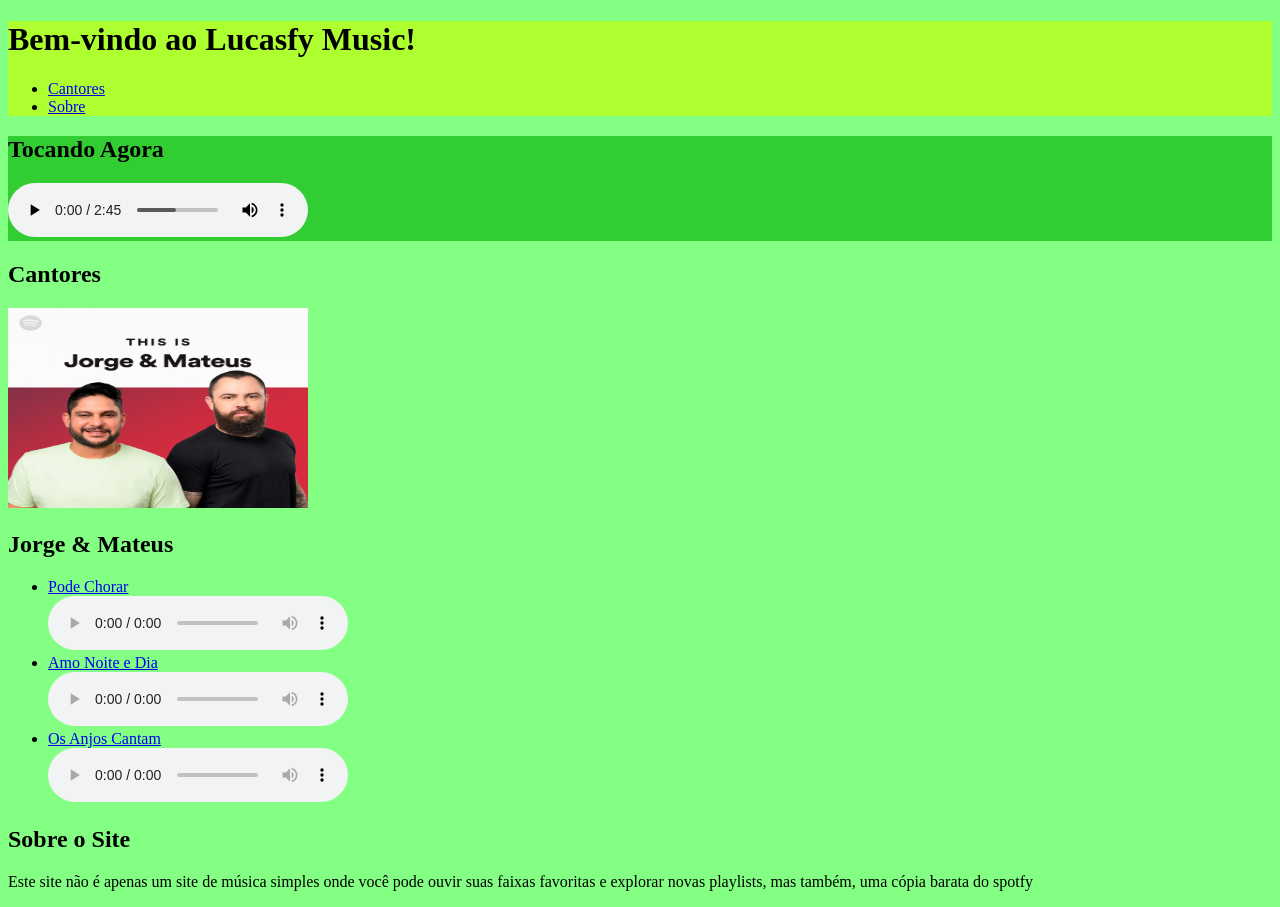
==== index.html @ 9b3d7027 "Rename index.html.html to index.html" ====
<!DOCTYPE html>
<html lang="pt-br">
<head>
    <meta charset="UTF-8">
    <meta name="viewport" content="width=device-width, initial-scale=1.0">
    <title>Lucasfy Music</title>
    <link rel="stylesheet" href="styles.css"> 
</head>
<body style="background-color: rgb(131, 255, 131);">

    <!-- Cabeçalho -->
    <header>
        <div style="background-color: greenyellow;">
        <h1>Bem-vindo ao Lucasfy Music!</h1>
        <nav>
            <ul>
                <li><a href="#cantores">Cantores</a></li>
                <li><a href="#sobre">Sobre</a></li>
            </ul>
        </nav>
        </div>
    </header>

    <!-- Seção de Áudio -->
   <div style="background-color: limegreen;">
    <section id="audio">
        <h2>Tocando Agora</h2>
        <audio controls>
            <source src="./html/Michel Teló - Ai Se Eu Te Pego - Video Oficial (Assim você me mata) [hcm55lU9knw].mp3" type="audio/mp3">
        </audio>
    </section>
</div>
    <!-- Playlist -->
    <h2>Cantores</h2>
    <section id="cantores">
        <img src="./image/jorgemateuss.jpg" width="300" height="200">
        <h2>Jorge & Mateus</h2>
        <ul>
            <li><a href="#">Pode Chorar</a></li>
            <section id="audio">
                <audio controls>
                    <source src="./html/podechorar.mp3" type="audio/mp3">
                </audio>
            </section>
            <li><a href="#">Amo Noite e Dia</a></li>
            <section id="audio">
                <audio controls>
                    <source src="./html/amonoiteedia.mp3" type="audio/mp3">
                </audio>
            </section>

            <li><a href="#">Os Anjos Cantam</a></li>
            <section id="audio">
                <audio controls>
                    <source src="./html/anjos.mp3" type="audio/mp3">
                </audio>
            </section>

        </ul>
    </section>

    <!-- Sobre -->
    <section id="sobre">
        <h2>Sobre o Site</h2>
        <p>Este site não é apenas um site de música simples onde você pode ouvir suas faixas favoritas e explorar novas playlists, mas também, uma cópia barata do spotfy</p>
    </section>

</html>
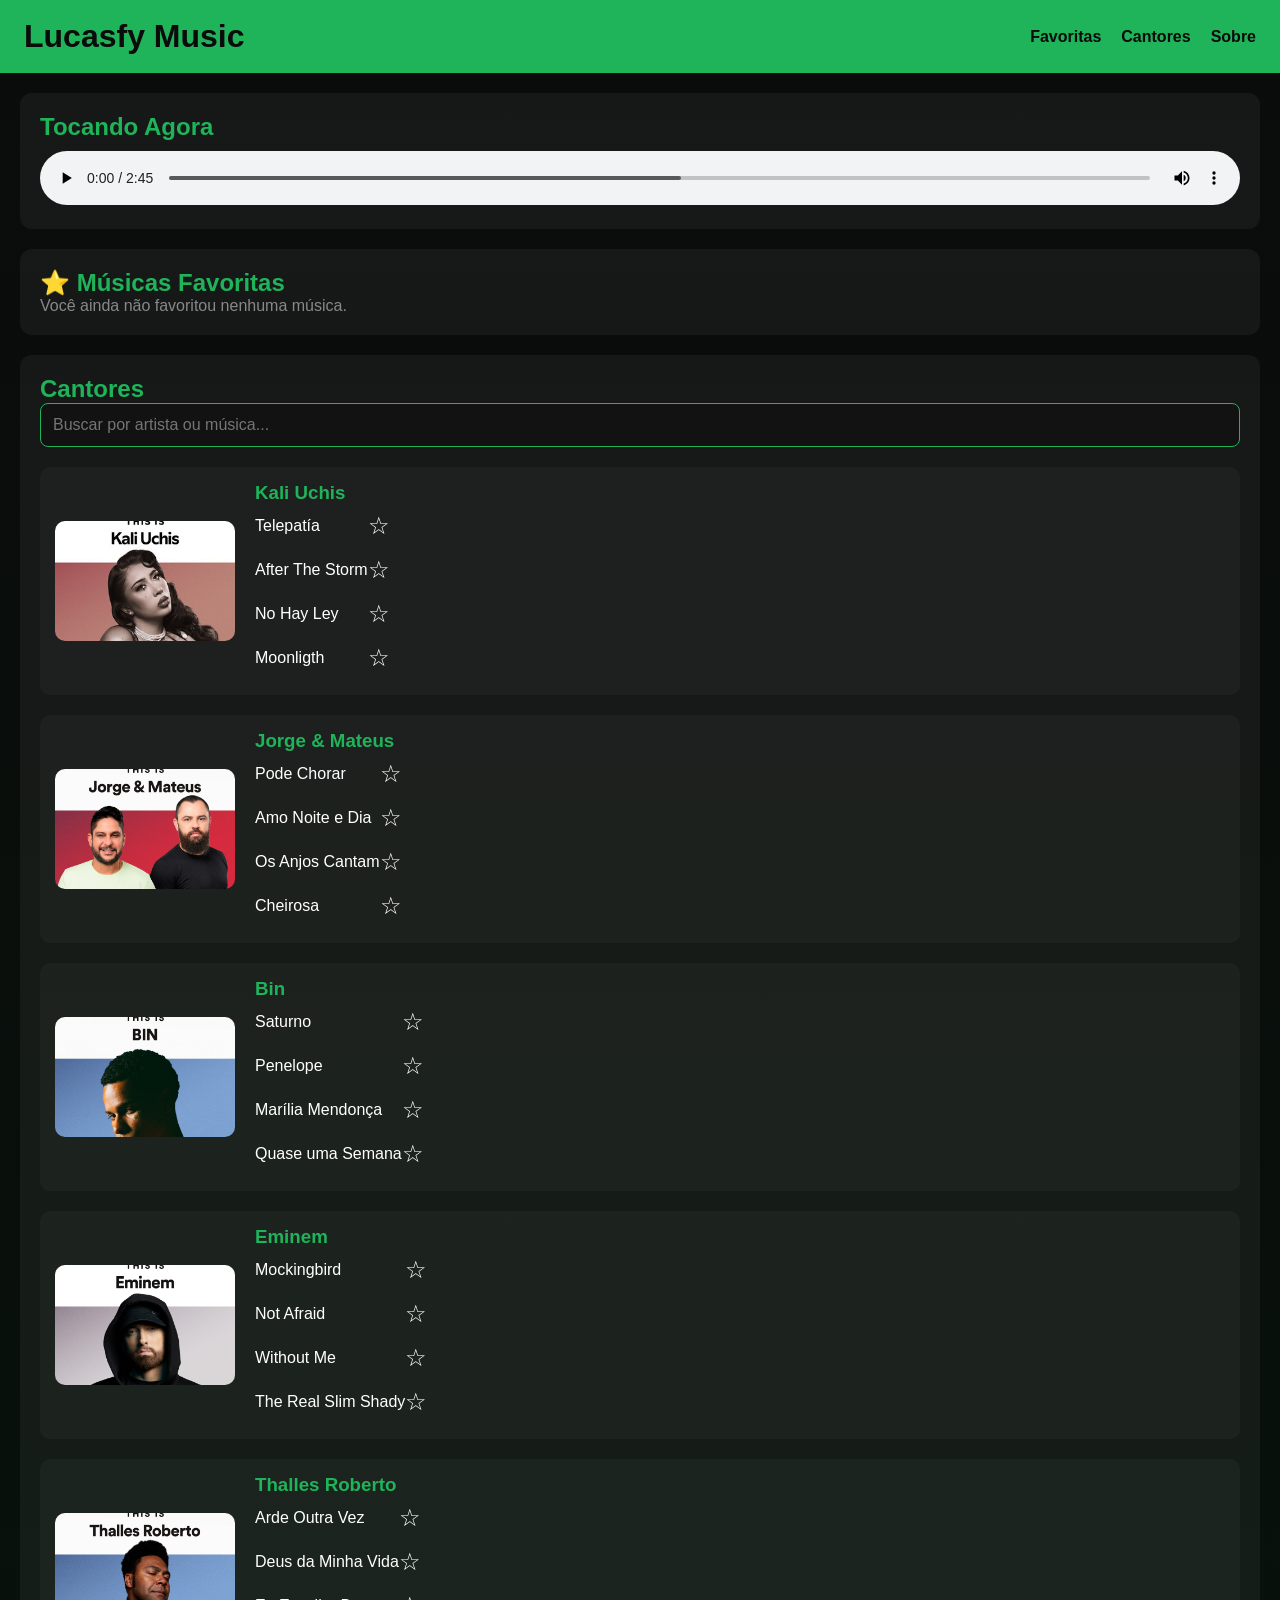
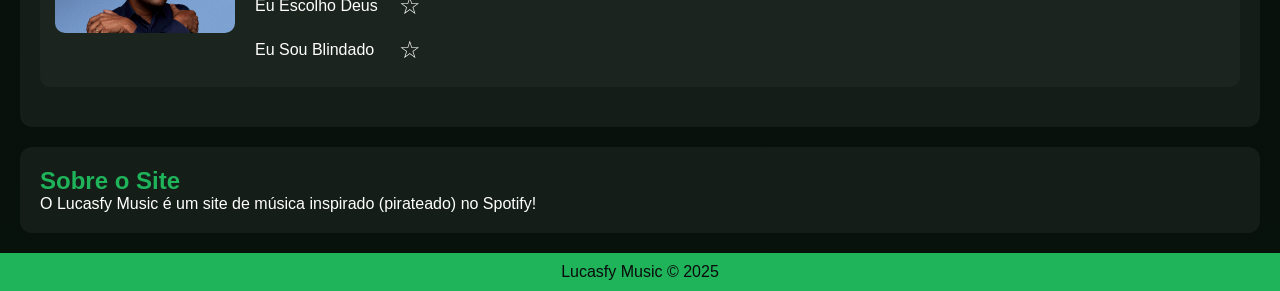
==== commit 7c4cbcce: "qs pronto" ====
--- a/index.html
+++ b/index.html
@@ -4,65 +4,372 @@
     <meta charset="UTF-8">
     <meta name="viewport" content="width=device-width, initial-scale=1.0">
     <title>Lucasfy Music</title>
-    <link rel="stylesheet" href="styles.css"> 
+    <style>
+        :root {
+            --green: #1fb35a;
+            --black: #0b0b0b;
+            --white: #ffffff;
+            --dark-gray: #121212;
+            --light-gray: rgba(255, 255, 255, 0.05);
+            --yellow-star: #fdd835;
+        }
+
+        * {
+            box-sizing: border-box;
+            margin: 0;
+            padding: 0;
+        }
+
+        body {
+            font-family: Arial, Helvetica, sans-serif;
+            background: linear-gradient(180deg, var(--black) 0%, #07120b 100%);
+            color: var(--white);
+        }
+
+        header {
+            display: flex;
+            align-items: center;
+            justify-content: space-between;
+            padding: 18px 24px;
+            background-color: var(--green);
+            color: var(--black);
+        }
+
+        header h1 {
+            margin: 0;
+        }
+
+        nav ul {
+            list-style: none;
+            display: flex;
+            gap: 20px;
+        }
+
+        nav a {
+            text-decoration: none;
+            color: var(--black);
+            font-weight: bold;
+        }
+
+        section {
+            margin: 20px;
+            padding: 20px;
+            border-radius: 12px;
+            background: var(--light-gray);
+        }
+
+        h2, h3 {
+            color: var(--green);
+        }
+        
+        /* Estilo para a barra de pesquisa */
+        #search-container {
+            margin-bottom: 20px;
+        }
+
+        #searchInput {
+            width: 100%;
+            padding: 12px;
+            border-radius: 8px;
+            border: 1px solid var(--green);
+            background-color: var(--dark-gray);
+            color: var(--white);
+            font-size: 16px;
+        }
+
+        .artist {
+            display: flex;
+            align-items: center;
+            gap: 20px;
+            background: rgba(255, 255, 255, 0.03);
+            border-radius: 10px;
+            padding: 15px;
+            margin-bottom: 20px;
+            transition: transform 0.2s; /* Efeito suave */
+        }
+        
+        .artist:hover {
+            transform: scale(1.01); /* Leve zoom ao passar o mouse */
+        }
+
+        .artist img {
+            border-radius: 10px;
+            width: 180px;
+            height: 120px;
+            object-fit: cover;
+        }
+
+        .artist ul {
+            list-style: none;
+        }
+
+        /* --- MODIFICADO AQUI --- */
+        /* Estilo para cada item de música */
+        .artist li {
+            padding: 8px 0;
+            display: flex;
+            justify-content: space-between;
+            align-items: center;
+            cursor: pointer; /* <-- ADICIONADO: Indica que é clicável */
+            transition: background-color 0.2s;
+        }
+
+        /* ADICIONADO: Efeito hover para a música */
+        .artist li:hover {
+            background-color: rgba(255, 255, 255, 0.05);
+        }
+        /* --- FIM DA MODIFICAÇÃO --- */
+
+
+        /* Estilo para o botão de favoritar */
+        .favorite-btn {
+            font-size: 24px;
+            cursor: pointer;
+            color: var(--white);
+            transition: color 0.2s;
+        }
+
+        .favorite-btn.favorited {
+            color: var(--yellow-star); /* Cor da estrela quando favoritada */
+        }
+
+        /* Estilo para a lista de favoritos */
+        #lista-favoritas li {
+             padding: 5px;
+             border-bottom: 1px solid rgba(255, 255, 255, 0.1);
+        }
+
+        #sem-favoritas {
+            color: #888;
+        }
+
+        audio {
+            width: 100%;
+            margin-top: 10px;
+        }
+
+        footer {
+            text-align: center;
+            background: var(--green);
+            color: var(--black);
+            padding: 10px;
+        }
+    </style>
 </head>
-<body style="background-color: rgb(131, 255, 131);">
-
-    <!-- Cabeçalho -->
+<body>
+
     <header>
-        <div style="background-color: greenyellow;">
-        <h1>Bem-vindo ao Lucasfy Music!</h1>
+        <h1>Lucasfy Music</h1>
         <nav>
             <ul>
+                <li><a href="#favoritas">Favoritas</a></li>
                 <li><a href="#cantores">Cantores</a></li>
                 <li><a href="#sobre">Sobre</a></li>
             </ul>
         </nav>
-        </div>
     </header>
 
-    <!-- Seção de Áudio -->
-   <div style="background-color: limegreen;">
     <section id="audio">
         <h2>Tocando Agora</h2>
-        <audio controls>
-            <source src="./html/Michel Teló - Ai Se Eu Te Pego - Video Oficial (Assim você me mata) [hcm55lU9knw].mp3" type="audio/mp3">
+        <audio controls id="audio-player">
+             <source src="./html/Michel Teló - Ai Se Eu Te Pego - Video Oficial (Assim você me mata) [hcm55lU9knw].mp3" type="audio/mp3" id="audio-source">
         </audio>
     </section>
-</div>
-    <!-- Playlist -->
-    <h2>Cantores</h2>
+    <section id="favoritas">
+        <h2>⭐ Músicas Favoritas</h2>
+        <ul id="lista-favoritas">
+            </ul>
+        <p id="sem-favoritas">Você ainda não favoritou nenhuma música.</p>
+    </section>
+
     <section id="cantores">
-        <img src="./image/jorgemateuss.jpg" width="300" height="200">
-        <h2>Jorge & Mateus</h2>
-        <ul>
-            <li><a href="#">Pode Chorar</a></li>
-            <section id="audio">
-                <audio controls>
-                    <source src="./html/podechorar.mp3" type="audio/mp3">
-                </audio>
-            </section>
-            <li><a href="#">Amo Noite e Dia</a></li>
-            <section id="audio">
-                <audio controls>
-                    <source src="./html/amonoiteedia.mp3" type="audio/mp3">
-                </audio>
-            </section>
-
-            <li><a href="#">Os Anjos Cantam</a></li>
-            <section id="audio">
-                <audio controls>
-                    <source src="./html/anjos.mp3" type="audio/mp3">
-                </audio>
-            </section>
-
-        </ul>
-    </section>
-
-    <!-- Sobre -->
+        <h2>Cantores</h2>
+
+        <div id="search-container">
+            <input type="text" id="searchInput" placeholder="Buscar por artista ou música...">
+        </div>
+
+        <div class="artist" data-artist="Kali Uchis">
+            <img src="./image/kaliuchis.jpg" alt="Kali Uchis">
+            <div>
+                <h3>Kali Uchis</h3>
+                <ul>
+                    <li data-src="./musicas/kali_uchis_telepatia.mp3">Telepatía <span class="favorite-btn" data-song-id="Kali Uchis-Telepatía">☆</span></li>
+                    <li data-src="./musicas/kali_uchis_after_the_storm.mp3">After The Storm <span class="favorite-btn" data-song-id="Kali Uchis-After The Storm">☆</span></li>
+                    <li data-src="./musicas/kali_uchis_no_hay_ley.mp3">No Hay Ley <span class="favorite-btn" data-song-id="Kali Uchis-Dead To Me">☆</span></li>
+                    <li data-src="./musicas/kali_uchis_moonligth.mp3">Moonligth <span class="favorite-btn" data-song-id="Kali Uchis-Lottery">☆</span></li>
+                </ul>
+            </div>
+        </div>
+
+        <div class="artist" data-artist="Jorge & Mateus">
+            <img src="./image/jorgemateuss.jpg" alt="Jorge & Mateus">
+            <div>
+                <h3>Jorge & Mateus</h3>
+                <ul>
+                    <li data-src="./musicas/jorge_mateus_pode_chorar.mp3">Pode Chorar <span class="favorite-btn" data-song-id="Jorge & Mateus-Pode Chorar">☆</span></li>
+                    <li data-src="./musicas/jorge_mateus_amo_noite_dia.mp3">Amo Noite e Dia <span class="favorite-btn" data-song-id="Jorge & Mateus-Amo Noite e Dia">☆</span></li>
+                    <li data-src="./musicas/jorge_mateus_os_anjos_cantam.mp3">Os Anjos Cantam <span class="favorite-btn" data-song-id="Jorge & Mateus-Os Anjos Cantam">☆</span></li>
+                    <li data-src="./musicas/jorge_mateus_cheirosa.mp3">Cheirosa <span class="favorite-btn" data-song-id="Jorge & Mateus-Cheirosa">☆</span></li>
+                </ul>
+            </div>
+        </div>
+
+        <div class="artist" data-artist="Bin">
+            <img src="./image/bin.jpg" alt="Bin">
+            <div>
+                <h3>Bin</h3>
+                <ul>
+                    <li data-src="./musicas/bin_saturno.mp3">Saturno <span class="favorite-btn" data-song-id="Bin-Noite Urbana">☆</span></li>
+                    <li data-src="./musicas/bin_penelope.mp3">Penelope <span class="favorite-btn" data-song-id="Bin-Ruas e Luzes">☆</span></li>
+                    <li data-src="./musicas/bin_marilia_mendonca.mp3">Marília Mendonça <span class="favorite-btn" data-song-id="Bin-Fluxo">☆</span></li>
+                    <li data-src="./musicas/bin_quase_uma_semana.mp3">Quase uma Semana <span class="favorite-btn" data-song-id="Bin-Céu de Pedra">☆</span></li>
+                </ul>
+            </div>
+        </div>
+
+        <div class="artist" data-artist="Eminem">
+            <img src="./image/eminem.jpg" alt="Eminem">
+            <div>
+                <h3>Eminem</h3>
+                <ul>
+                    <li data-src="./musicas/eminem_mockingbird.mp3">Mockingbird <span class="favorite-btn" data-song-id="Eminem-Lose Yourself">☆</span></li>
+                    <li data-src="./musicas/eminem_not_afraid.mp3">Not Afraid <span class="favorite-btn" data-song-id="Eminem-Stan">☆</span></li>
+                    <li data-src="./musicas/eminem_without_me.mp3">Without Me <span class="favorite-btn" data-song-id="Eminem-Without Me">☆</span></li>
+                    <li data-src="./musicas/eminem_the_real_slim_shady.mp3">The Real Slim Shady <span class="favorite-btn" data-song-id="Eminem-The Real Slim Shady">☆</span></li>
+                </ul>
+            </div>
+        </div>
+
+        <div class="artist" data-artist="Thalles Roberto">
+            <img src="./image/thallesroberto.jpg" alt="Thalles Roberto">
+            <div>
+                <h3>Thalles Roberto</h3>
+                <ul>
+                    <li data-src="./musicas/thalles_arde_outra_vez.mp3">Arde Outra Vez <span class="favorite-btn" data-song-id="Thalles Roberto-Faz Chover">☆</span></li>
+                    <li data-src="./musicas/thalles_deus_da_minha_vida.mp3">Deus da Minha Vida <span class="favorite-btn" data-song-id="Thalles Roberto-Restituição">☆</span></li>
+                    <li data-src="./musicas/thalles_eu_escolho_deus.mp3">Eu Escolho Deus <span class="favorite-btn" data-song-id="Thalles Roberto-Deus do Impossível">☆</span></li>
+                    <li data-src="./musicas/thalles_eu_sou_blindado.mp3">Eu Sou Blindado <span class="favorite-btn" data-song-id="Thalles Roberto-A Restauração">☆</span></li>
+                </ul>
+            </div>
+        </div>
+        </section>
+
     <section id="sobre">
         <h2>Sobre o Site</h2>
-        <p>Este site não é apenas um site de música simples onde você pode ouvir suas faixas favoritas e explorar novas playlists, mas também, uma cópia barata do spotfy</p>
+        <p>O Lucasfy Music é um site de música inspirado (pirateado) no Spotify!</p>
     </section>
 
-</html>
+    <footer>
+        <p>Lucasfy Music © 2025</p>
+    </footer>
+
+    <script>
+        document.addEventListener('DOMContentLoaded', () => {
+            const searchInput = document.getElementById('searchInput');
+            const artists = document.querySelectorAll('.artist');
+            const favoriteButtons = document.querySelectorAll('.favorite-btn');
+            const favoritesList = document.getElementById('lista-favoritas');
+            const noFavoritesMsg = document.getElementById('sem-favoritas');
+
+            // --- ADICIONADO: Seletores do Player ---
+            const audioPlayer = document.getElementById('audio-player');
+            const audioSource = document.getElementById('audio-source');
+            const songItems = document.querySelectorAll('.artist li'); // Pega todos os <li> das músicas
+            
+            // Carrega os favoritos salvos no navegador ou cria uma lista vazia
+            let favorites = JSON.parse(localStorage.getItem('lucasfyFavorites')) || [];
+
+            // --- FUNÇÃO DE PESQUISA ---
+            searchInput.addEventListener('input', (event) => {
+                const searchTerm = event.target.value.toLowerCase();
+
+                artists.forEach(artistDiv => {
+                    const artistName = artistDiv.dataset.artist.toLowerCase();
+                    const songs = Array.from(artistDiv.querySelectorAll('li')).map(li => li.textContent.toLowerCase());
+                    
+                    const matches = artistName.includes(searchTerm) || songs.some(song => song.includes(searchTerm));
+                    
+                    artistDiv.style.display = matches ? 'flex' : 'none';
+                });
+            });
+
+            // --- FUNÇÕES DE FAVORITOS ---
+            favoriteButtons.forEach(button => {
+                button.addEventListener('click', () => {
+                    const songId = button.dataset.songId;
+                    
+                    if (favorites.includes(songId)) {
+                        favorites = favorites.filter(id => id !== songId);
+                        button.classList.remove('favorited');
+                        button.textContent = '☆';
+                    } else {
+                        favorites.push(songId);
+                        button.classList.add('favorited');
+                        button.textContent = '★';
+                    }
+                    
+                    localStorage.setItem('lucasfyFavorites', JSON.stringify(favorites));
+                    updateFavoritesList();
+                });
+            });
+
+            // Função para atualizar a lista de favoritos na tela
+            function updateFavoritesList() {
+                favoritesList.innerHTML = '';
+                
+                if (favorites.length === 0) {
+                    noFavoritesMsg.style.display = 'block';
+                } else {
+                    noFavoritesMsg.style.display = 'none';
+                    favorites.forEach(songId => {
+                        const [artist, song] = songId.split('-');
+                        const li = document.createElement('li');
+                        li.textContent = `${song} - ${artist}`;
+                        favoritesList.appendChild(li);
+                    });
+                }
+            }
+            
+            // Função para carregar o estado inicial dos botões e da lista
+            function initializeFavorites() {
+                 favoriteButtons.forEach(button => {
+                     if (favorites.includes(button.dataset.songId)) {
+                          button.classList.add('favorited');
+                          button.textContent = '★';
+                     }
+                 });
+                 updateFavoritesList();
+            }
+
+            // Inicia as funções de favoritos quando a página carrega
+            initializeFavorites();
+
+
+            // --- ADICIONADO: LÓGICA PARA TOCAR MÚSICAS ---
+            songItems.forEach(song => {
+                song.addEventListener('click', (event) => {
+                    
+                    // Verifica se o clique NÃO foi no botão de favorito (o <span>)
+                    if (!event.target.classList.contains('favorite-btn')) {
+                        
+                        const songSrc = song.dataset.src; // Pega o caminho do MP3 (ex: "./musicas/telepatia.mp3")
+                        
+                        // Se o <li> tiver um caminho de música (data-src)
+                        if (songSrc) {
+                            audioSource.src = songSrc;     // 1. Atualiza o caminho no player
+                            audioPlayer.load();            // 2. Carrega a nova música
+                            audioPlayer.play();            // 3. Toca a música
+                        } else {
+                            // Opcional: Avisa se o MP3 não foi definido
+                            console.warn("Música sem 'data-src':", song.textContent);
+                        }
+                    }
+                });
+            });
+            // --- FIM DO BLOCO ADICIONADO ---
+
+        });
+    </script>
+</body>
+</html>
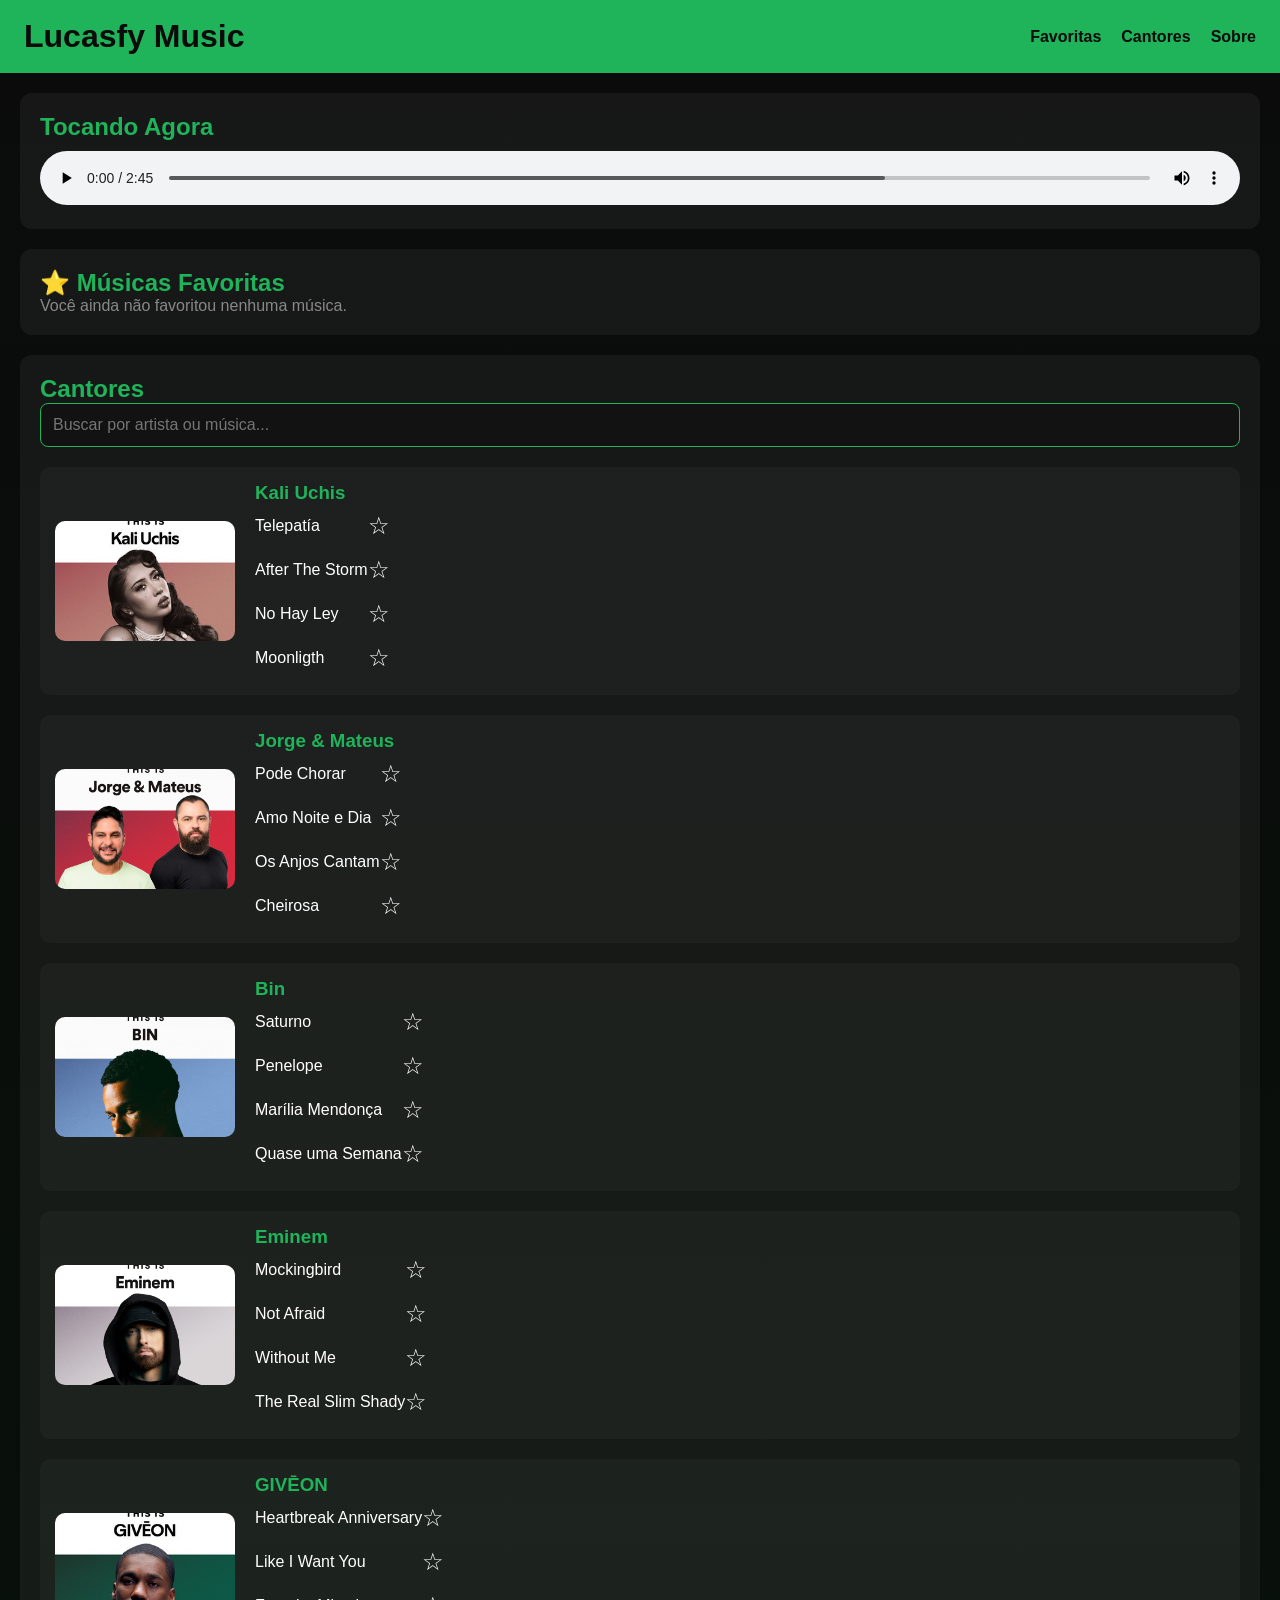
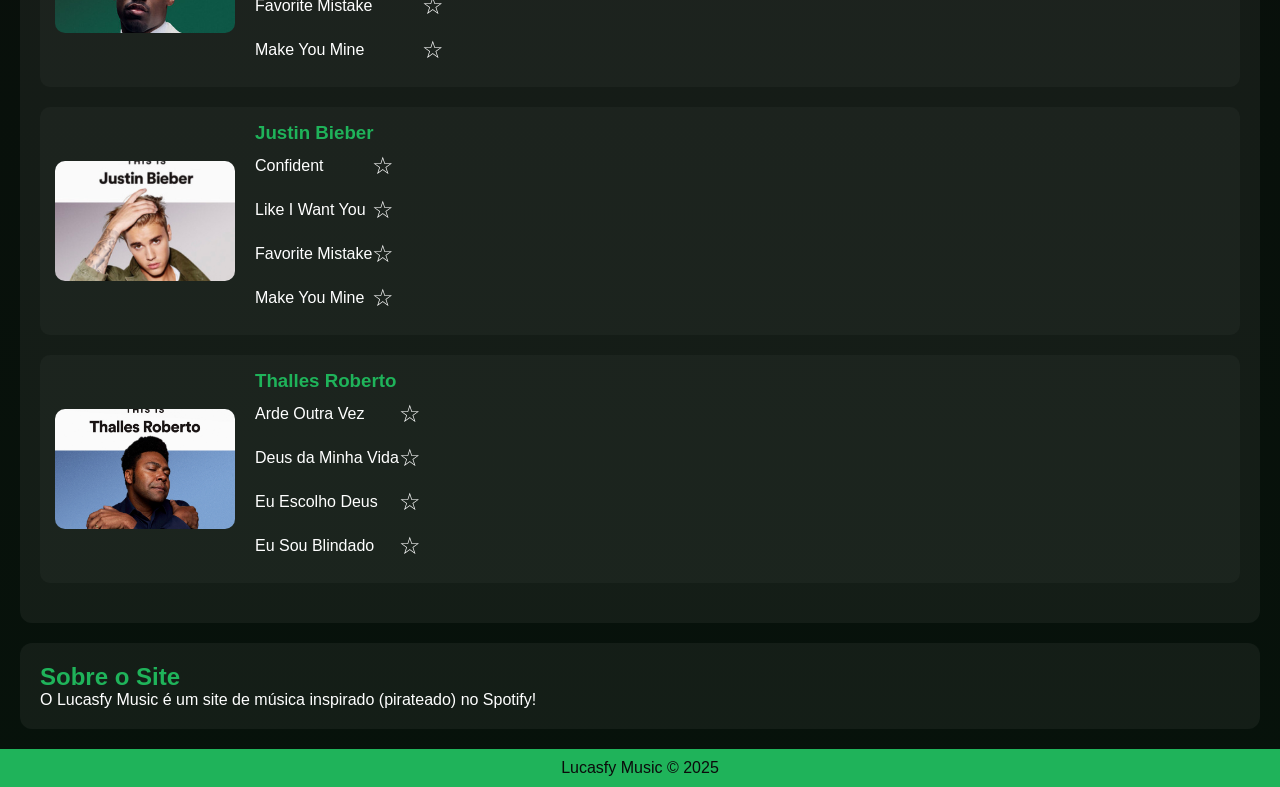
==== commit ce3128d7: "mais algns artistas" ====
--- a/index.html
+++ b/index.html
@@ -118,9 +118,7 @@
         .artist li:hover {
             background-color: rgba(255, 255, 255, 0.05);
         }
-        /* --- FIM DA MODIFICAÇÃO --- */
-
-
+       
         /* Estilo para o botão de favoritar */
         .favorite-btn {
             font-size: 24px;
@@ -237,6 +235,31 @@
                     <li data-src="./musicas/eminem_not_afraid.mp3">Not Afraid <span class="favorite-btn" data-song-id="Eminem-Stan">☆</span></li>
                     <li data-src="./musicas/eminem_without_me.mp3">Without Me <span class="favorite-btn" data-song-id="Eminem-Without Me">☆</span></li>
                     <li data-src="./musicas/eminem_the_real_slim_shady.mp3">The Real Slim Shady <span class="favorite-btn" data-song-id="Eminem-The Real Slim Shady">☆</span></li>
+                </ul>
+            </div>
+        </div>
+        <div class="artist" data-artist="GIVĒON">
+            <img src="./image/giveon.jpg" alt="GIVĒON">
+            <div>
+                <h3>GIVĒON</h3>
+                <ul>
+                    <li data-src="./musicas/giveon_heartbreak_anniversary.mp3">Heartbreak Anniversary <span class="favorite-btn" data-song-id="Heartbreak Anniversary">☆</span></li>
+                    <li data-src="./musicas/giveon_like_i_want_you.mp3">Like I Want You <span class="favorite-btn" data-song-id="Like I Want You">☆</span></li>
+                    <li data-src="./musicas/giveon_favorite_mistake.mp3">Favorite Mistake <span class="favorite-btn" data-song-id="Favorite Mistake">☆</span></li>
+                    <li data-src="./musicas/giveon_make_you_mine.mp3">Make You Mine <span class="favorite-btn" data-song-id="Make You Mine">☆</span></li>
+                </ul>
+            </div>
+        </div>
+
+        <div class="artist" data-artist="Justin Bieber">
+            <img src="./image/justin.jpg" alt="Justin Bieber">
+            <div>
+                <h3>Justin Bieber</h3>
+                <ul>
+                    <li data-src="./musicas/justin_bieber_confident.mp3">Confident <span class="favorite-btn" data-song-id="Heartbreak Anniversary">☆</span></li>
+                    <li data-src="./musicas/giveon_like_i_want_you.mp3">Like I Want You <span class="favorite-btn" data-song-id="Like I Want You">☆</span></li>
+                    <li data-src="./musicas/giveon_favorite_mistake.mp3">Favorite Mistake <span class="favorite-btn" data-song-id="Favorite Mistake">☆</span></li>
+                    <li data-src="./musicas/giveon_make_you_mine.mp3">Make You Mine <span class="favorite-btn" data-song-id="Make You Mine">☆</span></li>
                 </ul>
             </div>
         </div>
